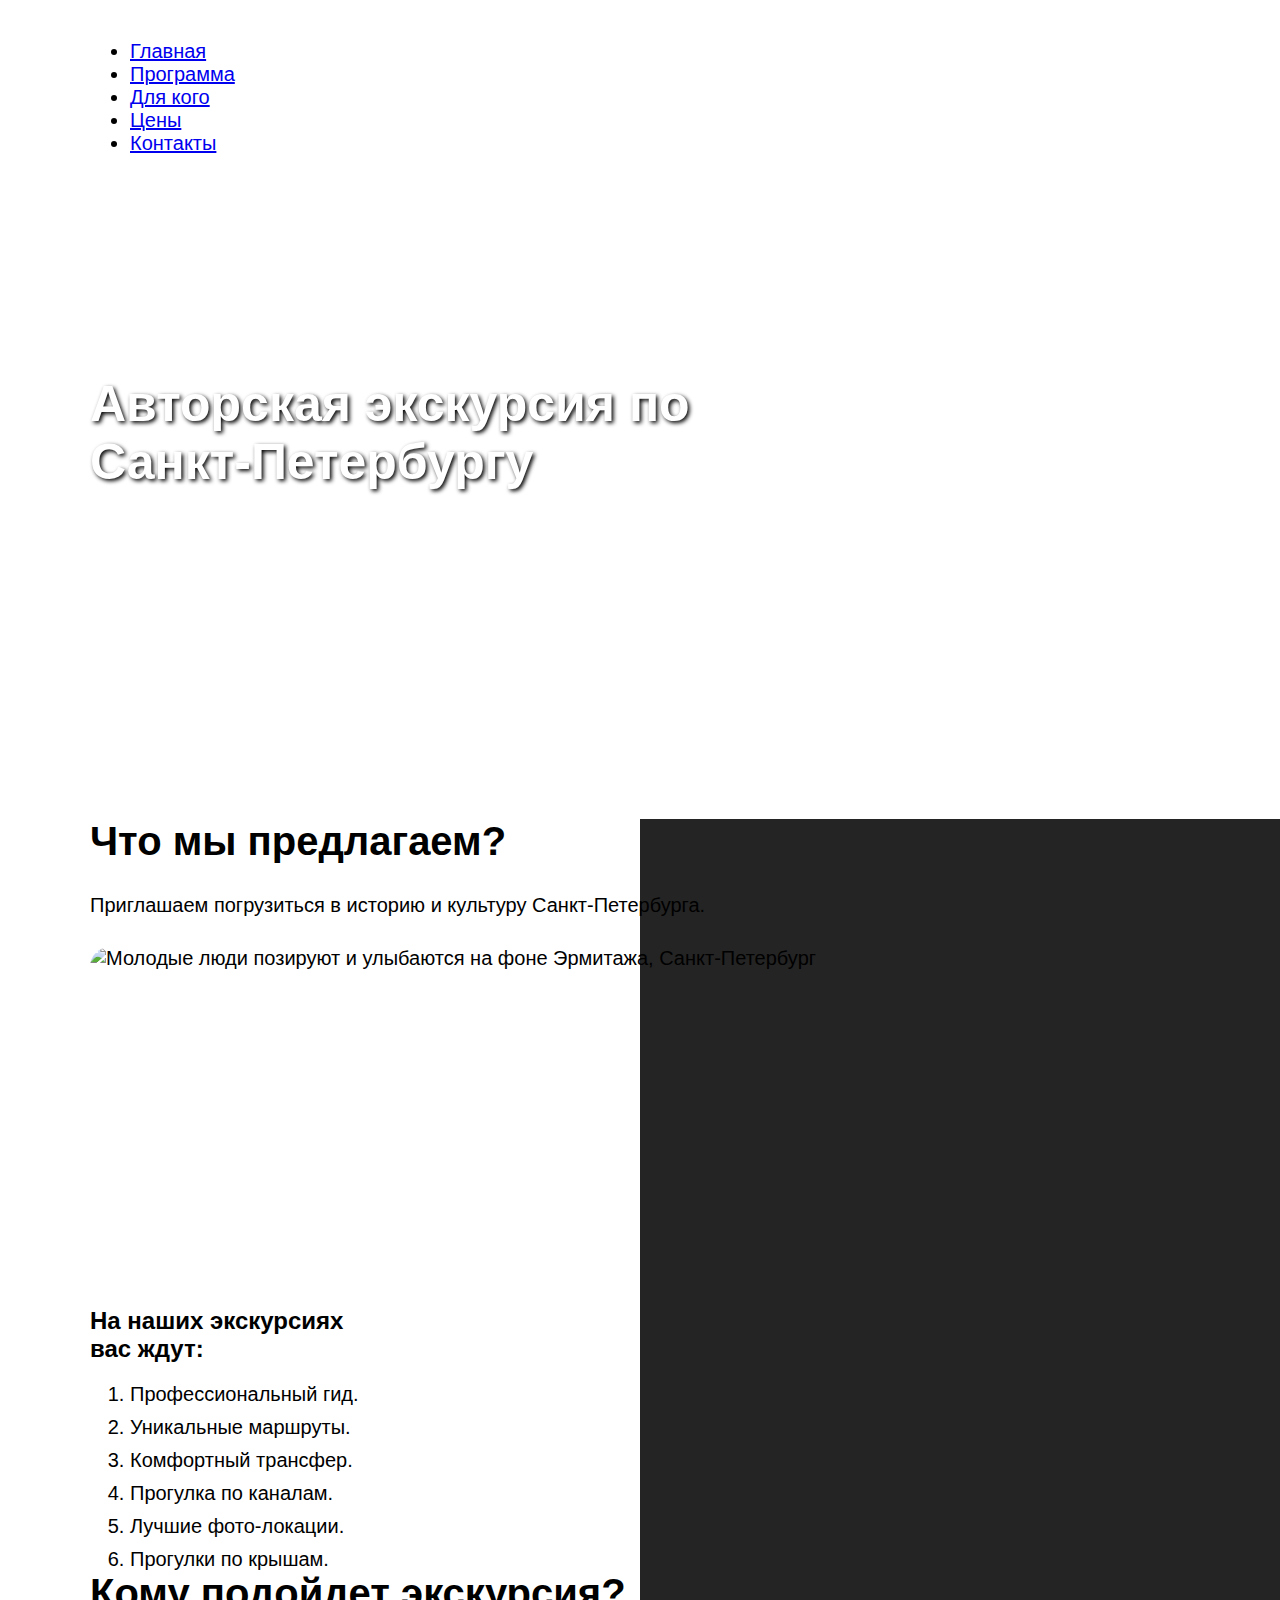
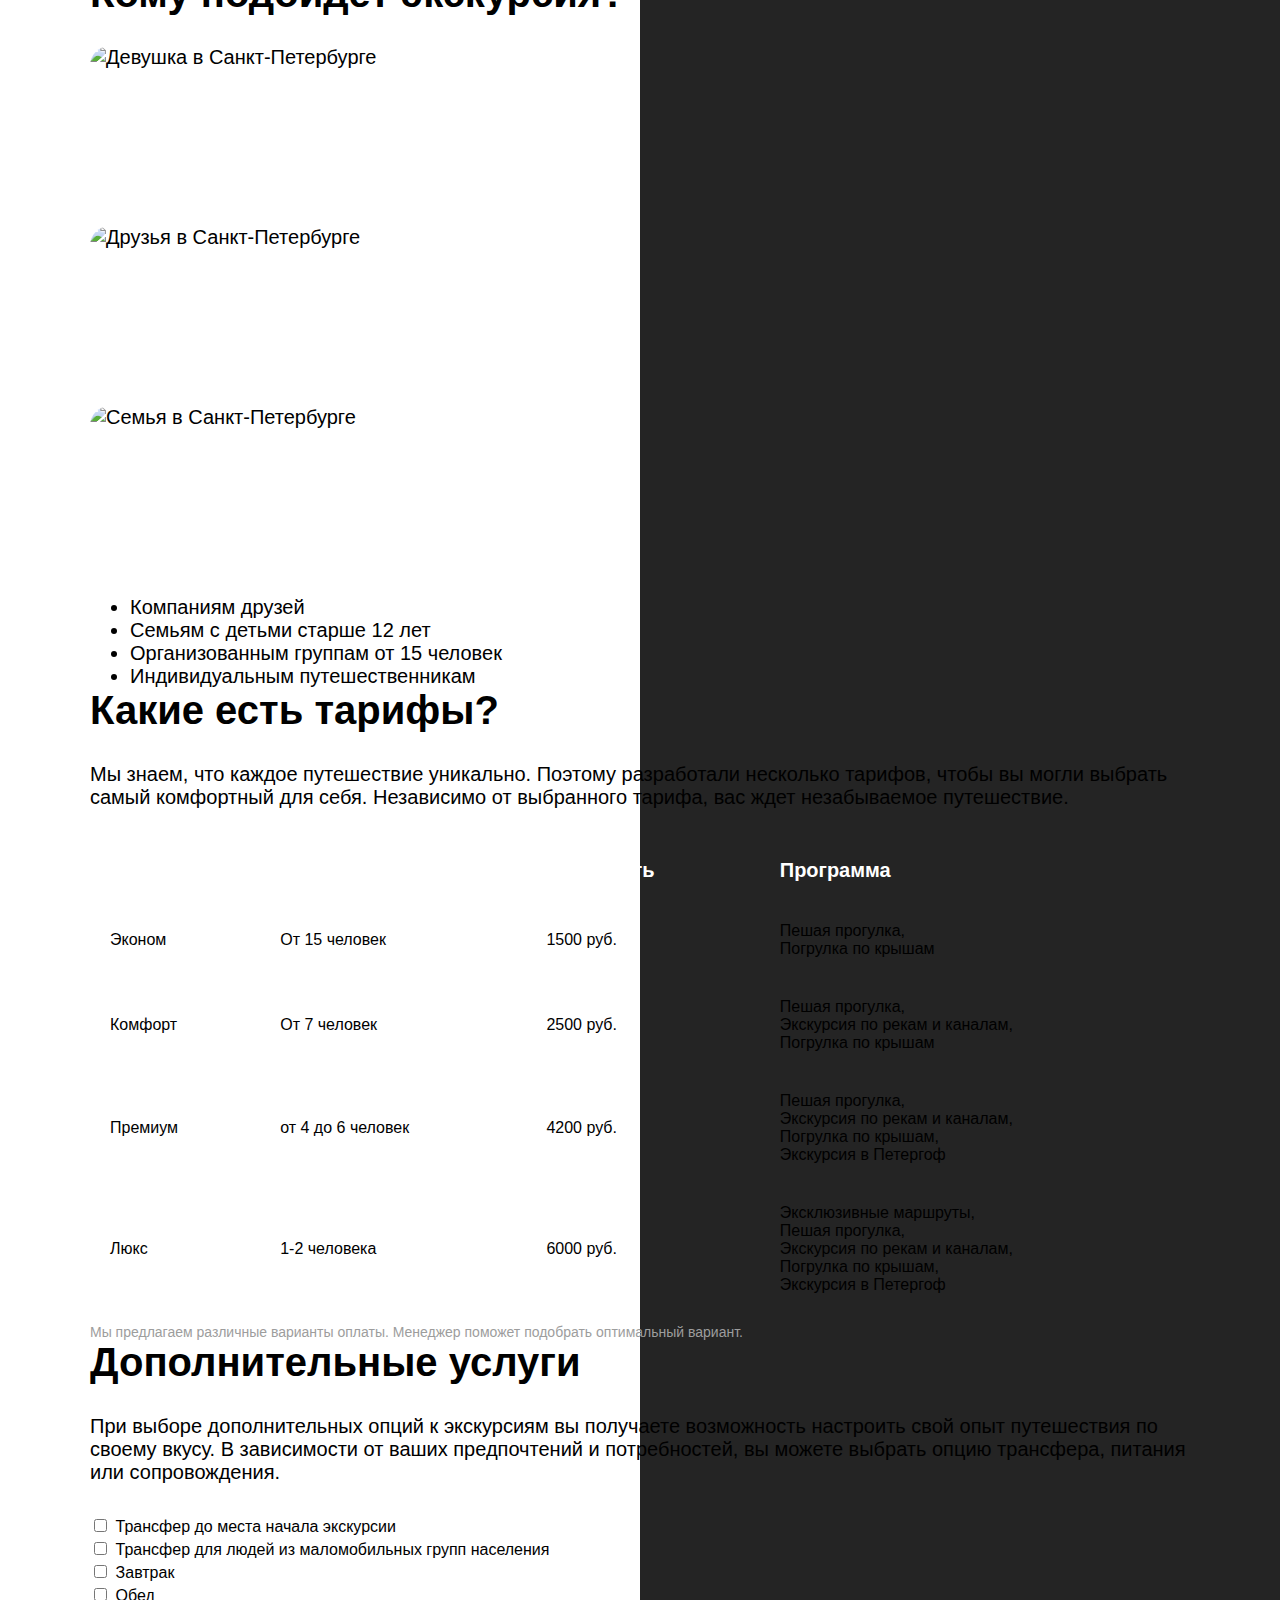
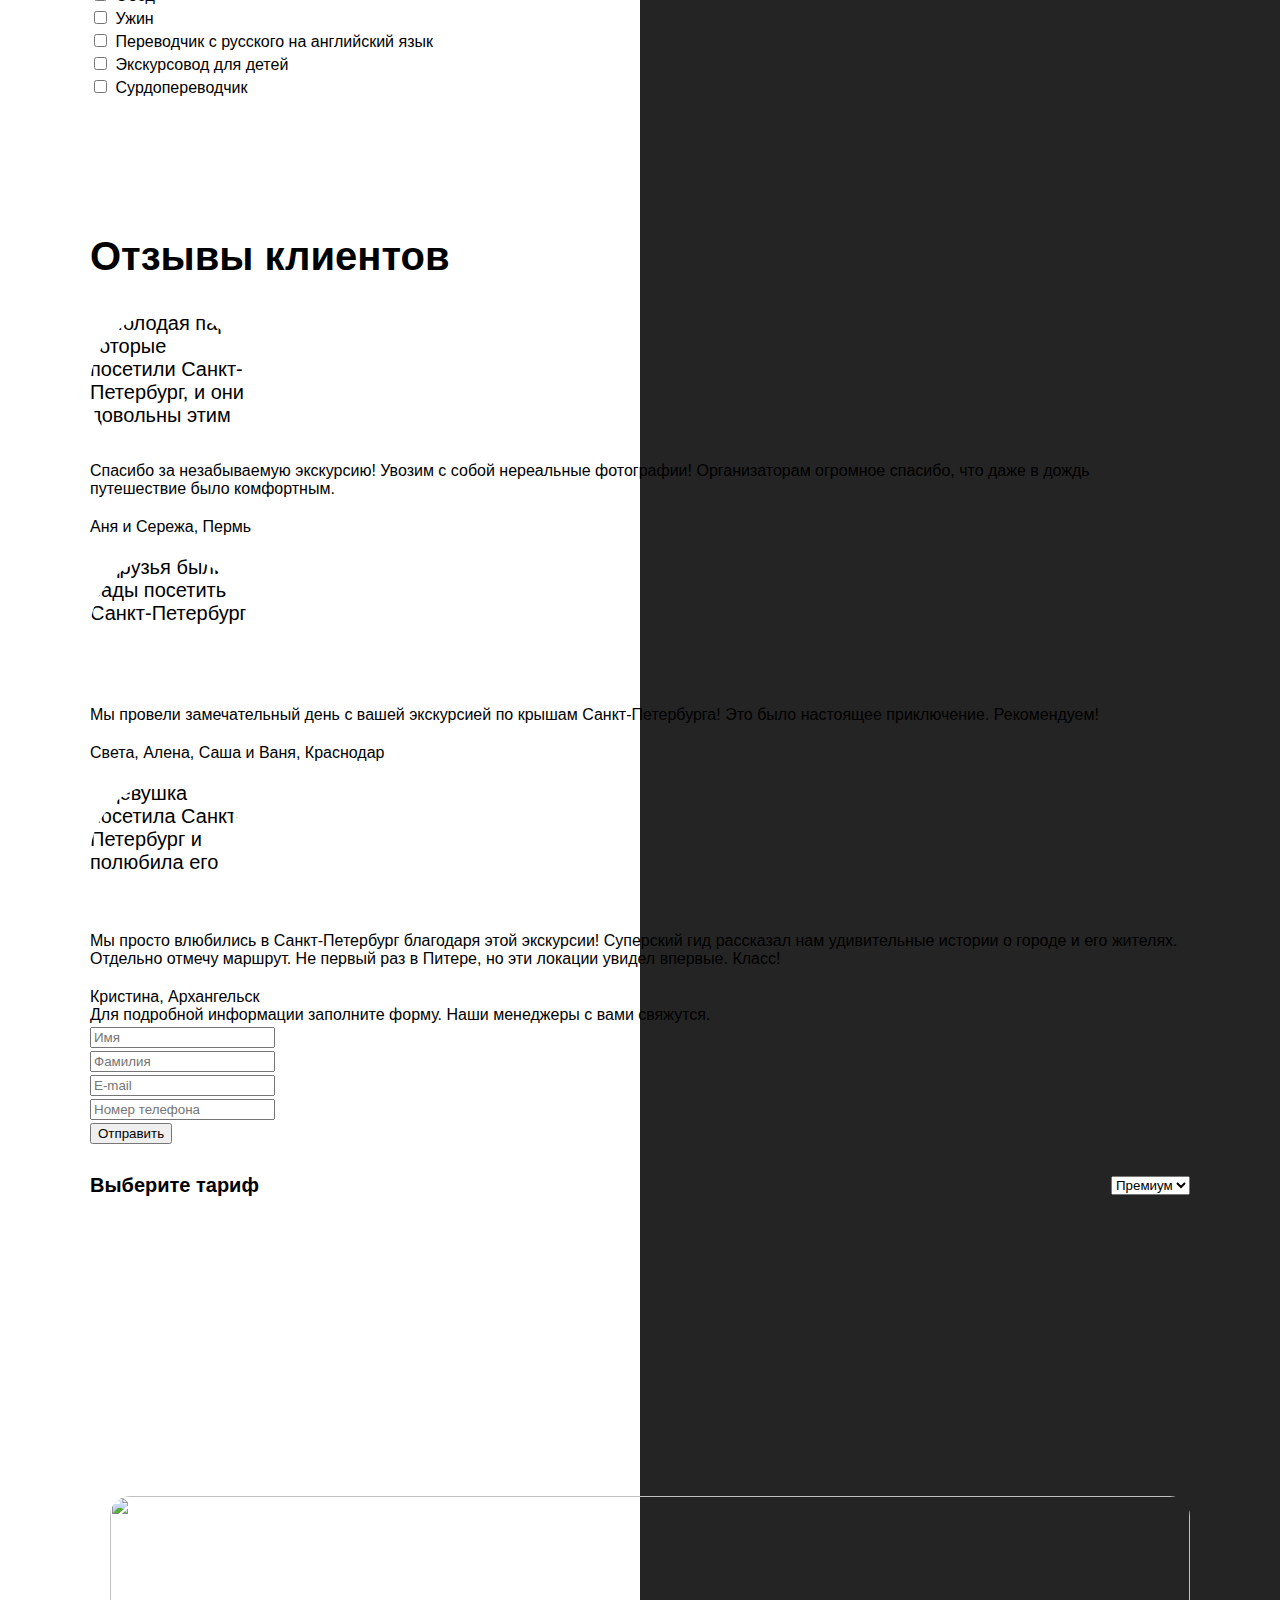
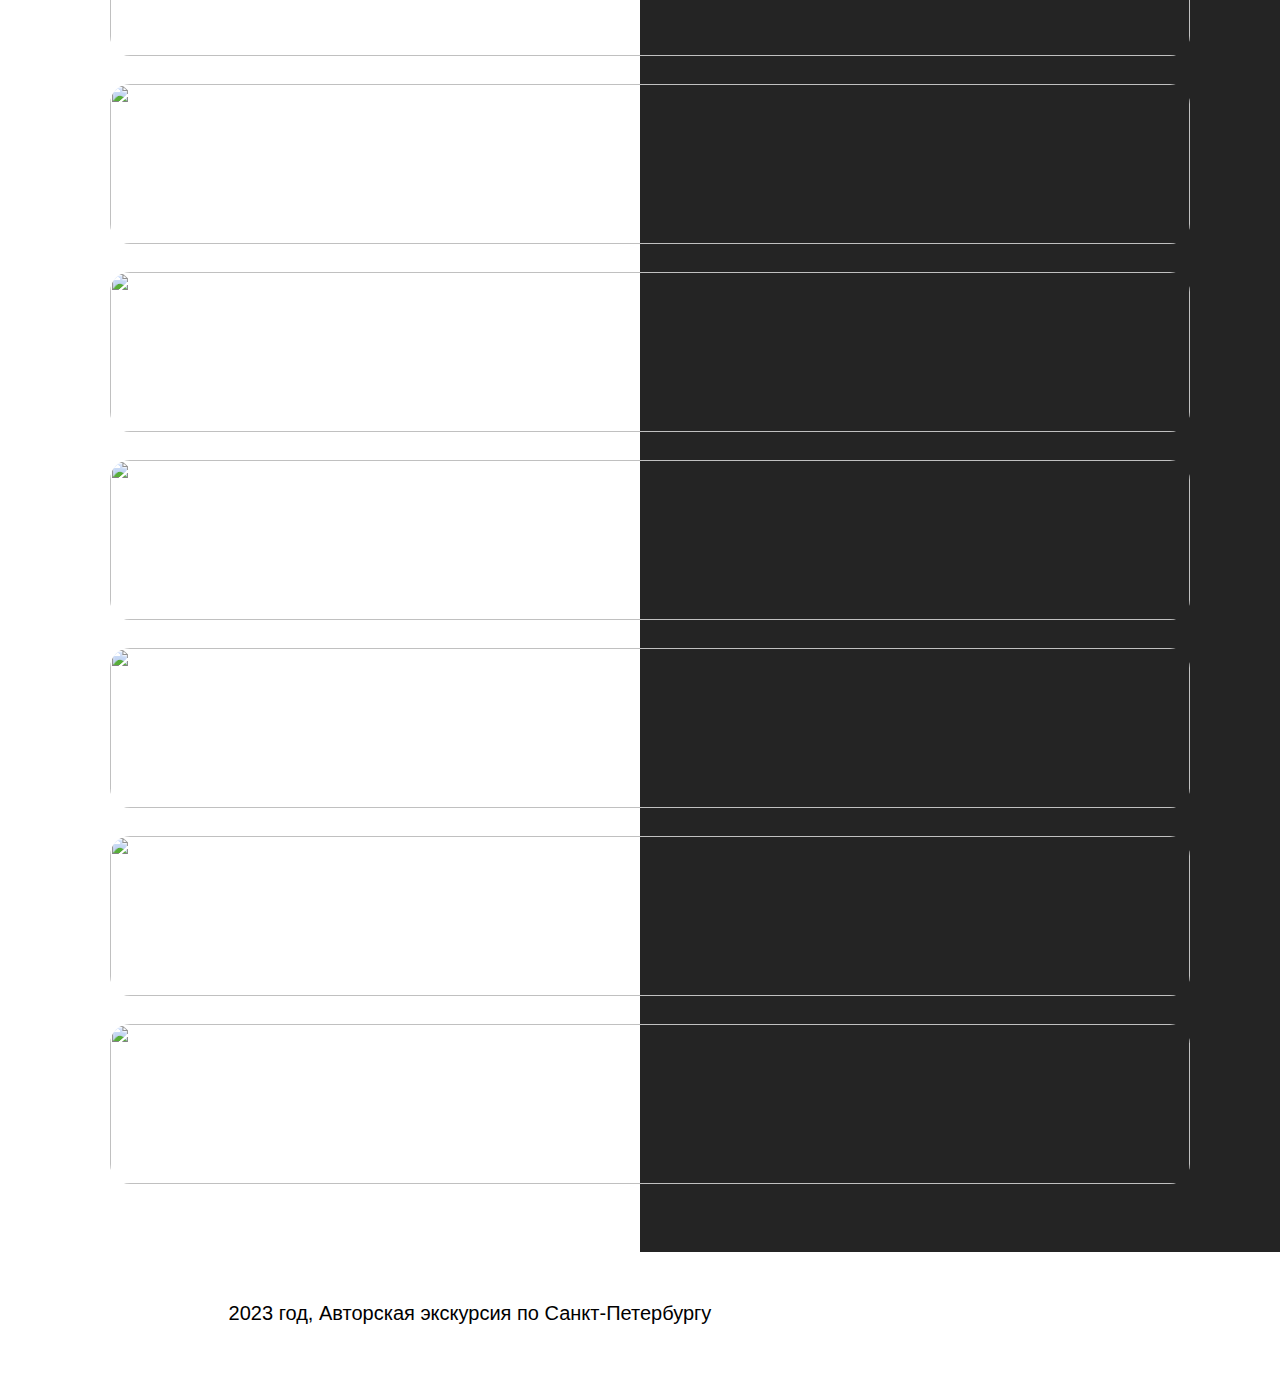
==== verstka css.html @ 9b1e7e69 "verstka#2" ====
<!DOCTYPE html>
<html lang="ru" class="page">
<head>
    <meta charset="UTF-8">
    <meta name="viewport" content="width=device-width, initial-scale=1.0">
    <title>Экскурсия по Санкт-Петербургу</title>
    <link rel="stylesheet" href="styles.css">
</head>
<body class="page-body">
    <header class="page-header">
        <div class="container">
            <nav class="navbar">
                <ul class="navbar-list">
                    <li class="navbar-item">
                        <a class="navbar-link" href="#intro">Главная</a>
                    </li>
                    <li class="navbar-item">
                        <a class="navbar-link" href="#program">Программа</a>
                    </li>
                    <li class="navbar-item">
                        <a class="navbar-link" href="#auditory">Для кого</a>
                    </li>
                    <li class="navbar-item">
                        <a class="navbar-link" href="#prices">Цены</a>
                    </li>
                    <li class="navbar-item">
                        <a class="navbar-link" href="#contacts">Контакты</a>
                    </li>
                </ul>
            </nav>
        </div>
    </header>

    <main>   
        <section class="intro" id="intro">
            <div class="container">
                <div class="intro-content">
                    <h1 class="intro-title">Авторская экскурсия по Санкт-Петербургу</h1>
                    <div class="intro-text-wrapper">
                        <p>Откройте для себя великолепие Санкт-Петербурга с нашими увлекательными экскурсиями.</p>
                        <p>Погрузитесь в богатую культуру и архитектуру, посетите известные достопримечательности.</p>
                        <p>Наши экскурсии созданы, чтобы показать вам самое лучшее, что Санкт-Петербург готов предложить.</p>
                    </div>
                </div>
            </div>
        </section>

        <div class="page-content">
            <div class="container">
                <div class="page-main-column">
                    <section class="page-section program" id="program">
                        <h2 class="program-title">Что мы предлагаем?</h2>
                        <div class="program-text-wrapper">
                            <p>Приглашаем погрузиться в историю и культуру Санкт-Петербурга.</p>
                        </div>
                        <div class="program-row">
                            <div class="program-left">
                                <div class="program-image-wrapper">
                                    <img class="program-image" src="images/program.jpg" width="630" height="531" alt="Молодые люди позируют и улыбаются на фоне Эрмитажа, Санкт-Петербург">
                                </div>
                            </div>
                            <div class="program-right">
                                <h3 class="program-subtitle">На наших экскурсиях <br> вас ждут:</h3>
                                <ol class="program-list">
                                    <li>Профессиональный гид.</li>
                                    <li>Уникальные маршруты.</li>
                                    <li>Комфортный трансфер.</li>
                                    <li>Прогулка по каналам.</li>
                                    <li>Лучшие фото-локации.</li>
                                    <li>Прогулки по крышам.</li>
                                </ol>
                            </div>
                        </div>
                    </section>        
                
                    <section class="page-section page-section-with-bg auditory" id="auditory">
                        <div class="auditory-content">
                            <h2 class="auditory-title">Кому подойдет экскурсия?</h2>
                            <div class="auditory-top">
                                <div class="auditory-image-wrapper">
                                    <img class="auditory-image" src="images/auditory-1.jpg" alt="Девушка в Санкт-Петербурге"  width="325" height="182">
                                </div>
                                <div class="auditory-image-wrapper">
                                    <img class="auditory-image" src="images/auditory-2.jpg" alt="Друзья в Санкт-Петербурге" width="325" height="182">
                                </div>
                                <div class="auditory-image-wrapper">
                                    <img class="auditory-image" src="images/auditory-3.jpg" alt="Семья в Санкт-Петербурге" width="325" height="182">
                                </div>
                            </div>
                            <div class="auditory-bottom">
                                <ul class="auditory-list">
                                    <li>Компаниям друзей</li>
                                    <li>Семьям с детьми старше 12 лет</li>
                                    <li>Организованным группам от 15 человек</li>
                                    <li>Индивидуальным путешественникам</li>
                                </ul>
                            </div>
                        </div>
                    </section>
                
                    <section class="page-section prices" id="prices">
                        <h2 class="prices-title">Какие есть тарифы?</h2>
                        <div class="prices-text-wrapper">
                            <p>Мы знаем, что каждое путешествие уникально. Поэтому разработали несколько тарифов, чтобы вы могли выбрать самый комфортный для себя. Независимо от выбранного тарифа, вас ждет незабываемое путешествие.</p>
                        </div>
                        <table class="prices-table">
                            <tr>
                                <th>Тариф</th>
                                <th>Группа</th>
                                <th>Стоимость</th>
                                <th>Программа</th>
                            </tr>
                            <tr>
                                <td>Эконом</td>
                                <td>От 15 человек</td>
                                <td>1500 руб.</td>
                                <td>Пешая прогулка,<br>Погрулка по крышам</td>
                            </tr>
                            <tr>
                                <td>Комфорт</td>
                                <td>От 7 человек</td>
                                <td>2500 руб.</td>
                                <td>Пешая прогулка,<br>Экскурсия по рекам и каналам,<br>Погрулка по крышам</td>
                            </tr>
                            <tr>
                                <td>Премиум</td>
                                <td>от 4 до 6 человек</td>
                                <td>4200 руб.</td>
                                <td>Пешая прогулка,<br>Экскурсия по рекам и каналам,<br>Погрулка по крышам,<br>Экскурсия в Петергоф</td>
                            </tr>
                            <tr>
                                <td>Люкс</td>
                                <td>1-2 человека</td>
                                <td>6000 руб.</td>
                                <td>Эксклюзивные маршруты,<br>Пешая прогулка,<br>Экскурсия по рекам и каналам,<br>Погрулка по крышам,<br>Экскурсия в Петергоф</td>
                            </tr>
                        </table>
                        <div class="prices-caption">
                            Мы предлагаем различные варианты оплаты. Менеджер поможет подобрать оптимальный вариант.
                        </div>
                    </section>
                
                    <section class="page-section page-section-with-bg services">
                        <div class="services-content">
                            <h2 class="services-title">Дополнительные услуги</h2>
                            <div class="services-text">
                                <p>
                                    При выборе дополнительных опций к экскурсиям вы получаете возможность настроить свой опыт путешествия по своему вкусу. 
                                    В зависимости от ваших предпочтений и потребностей, вы можете выбрать опцию трансфера, питания или сопровождения.
                                </p>
                            </div>
                            <div class="services-row">
                                <div class="services-left">
                                    <form class="services-form" method="post" action="/">
                                        <ul class="services-list">
                                            <li>
                                                <input type="checkbox" name="services" value="transfer" data-price="100">
                                                <label>Трансфер до места начала экскурсии</label>
                                            </li>
                                            <li>
                                                <input type="checkbox" name="services" value="disabled_transfer" data-price="100">
                                                <label>Трансфер для людей из маломобильных групп населения</label>
                                            </li>
                                            <li>
                                                <input type="checkbox" name="services" value="breakfast" data-price="100">
                                                <label>Завтрак</label>
                                            </li>
                                            <li>
                                                <input type="checkbox" name="services" value="lunch" data-price="100">
                                                <label>Обед</label>
                                            </li>
                                            <li>
                                                <input type="checkbox" name="services" value="dinner" data-price="100">
                                                <label>Ужин</label>
                                            </li>
                                            <li>
                                                <input type="checkbox" name="services" value="translator" data-price="100">
                                                <label>Переводчик с русского на английский язык</label>
                                            </li>
                                            <li>
                                                <input type="checkbox" name="services" value="children_guide" data-price="100">
                                                <label>Экскурсовод для детей</label>
                                            </li>
                                            <li>
                                                <input type="checkbox" name="services" value="sign_language_interpreter" data-price="100">
                                                <label>Сурдопереводчик</label>
                                            </li>
                                        </ul>
                                    </form>
                                </div>
                                <div class="services-right">
                                    <div class="services-price" id="total-price">Сумма: 0 рублей</div>
                                </div>
                            </div>
                        </div>
                    </section>
                
                    <section class="page-section reviews">
                        <h2 class="reviews-title">Отзывы клиентов</h2>
        
                        <div class="reviews-item">
                            <div class="reviews-item-image-wrapper">
                                <img class="reviews-item-image" src="images/reviews-1.jpg" alt="Молодая пара, которые посетили Санкт-Петербург, и они довольны этим" width="150" height="150">
                            </div>
                            <div class="reviews-item-content">
                                <div class="reviews-item-text-wrapper">
                                    <p>Спасибо за незабываемую экскурсию! Увозим с собой нереальные фотографии! Организаторам огромное спасибо, что даже в дождь путешествие было комфортным.</p>
                                </div>
                                <div class="reviews-item-author">Аня и Сережа, Пермь</div>
                            </div>
                        </div>
        
                        <div class="reviews-item">
                            <div class="reviews-item-image-wrapper">
                                <img class="reviews-item-image" src="images/reviews-2.jpg" alt="Друзья были рады посетить Санкт-Петербург" width="150" height="150">
                            </div>
                            <div class="reviews-item-content">
                                <div class="reviews-item-text-wrapper">
                                    <p>Мы провели замечательный день с вашей экскурсией по крышам Санкт-Петербурга! Это было настоящее приключение. Рекомендуем!</p>
                                </div>
                                <div class="reviews-item-author">Света, Алена, Саша и Ваня, Краснодар</div>
                            </div>
                        </div>
        
                        <div class="reviews-item">
                            <div class="reviews-item-image-wrapper">
                                <img class="reviews-item-image" src="images/reviews-3.jpg" alt="Девушка посетила Санкт-Петербург и полюбила его" width="150" height="150">
                            </div>
                            <div class="reviews-item-content">
                                <div class="reviews-item-text-wrapper">
                                    <p>Мы просто влюбились в Санкт-Петербург благодаря этой экскурсии! Суперский  гид рассказал нам удивительные истории о городе и его жителях. Отдельно отмечу маршрут. Не первый раз в Питере, но эти локации увидел впервые. Класс!</p>
                                </div>
                                <div class="reviews-item-author">Кристина, Архангельск</div>
                            </div>
                        </div>
                    </section>
        
                    <section class="page-section contacts" id="contacts">
                        <div class="contacts-content">
                            <div class="contacts-text-wrapper">
                                <p>Для подробной информации заполните форму. Наши менеджеры с вами свяжутся.</p>
                            </div>
                            <form class="contacts-form" method="post" action="/">
                                <input type="text" placeholder="Имя"><br>
                                <input type="text" placeholder="Фамилия"><br>
                                <input type="email" placeholder="E-mail"><br>
                                <input type="tel" placeholder="Номер телефона"><br>
                                <button type="submit">Отправить</button>
            
                                <div class="contacts-form-bottom">
                                    <label class="contacts-tariff-label" for="tariff">Выберите тариф</label>
                                    <select class="contacts-select" name="tariff" id="tariff">
                                        <option value="economy">Эконом</option>
                                        <option value="comfort">Комфорт</option>
                                        <option value="premium" selected>Премиум</option>
                                        <option value="luxury">Люкс</option>
                                    </select>
                                </div>
                            </form>
                        </div>
                        <address class="contacts-address">
                            <a class="contacts-btn" href="#" target="_blank">
                                Свяжитесь с автором
                            </a>
                        </address>
                    </section>
                </div>
        
                <aside class="page-aside sidebar">
                    <h2 class="sidebar-title">Другие экскурсии</h2>
                    <ul class="sidebar-list">
                        <li>
                            <article class="card">
                                <a class="card-image-link" href="#">
                                    <img class="card-image" src="./images/card-1.jpg" alt="">
                                </a>
                                <h3 class="card-image-title"><a href="#">Экскурсия по рекам и каналам</a></h3>
                            </article>
                        </li>
                        <li>
                            <article class="card">
                                <a class="card-image-link" href="#">
                                    <img class="card-image" src="./images/card-2.jpg" alt="">
                                </a>
                                <h3 class="card-image-title"><a href="#">Мистический Петербург</a></h3>
                            </article>
                        </li>
                        <li>
                            <article class="card">
                                <a class="card-image-link" href="#">
                                    <img class="card-image" src="./images/card-3.jpg" alt="">
                                </a>
                                <h3 class="card-image-title"><a href="#">Пешая прогулка по городу</a></h3>
                            </article>
                        </li>
                        <li>
                            <article class="card">
                                <a class="card-image-link" href="#">
                                    <img class="card-image" src="./images/card-4.jpg" alt="">
                                </a>
                                <h3 class="card-image-title"><a href="#">Семь мостов</a></h3>
                            </article>
                        </li>
                        <li>
                            <article class="card">
                                <a class="card-image-link" href="#">
                                    <img class="card-image" src="./images/card-5.jpg" alt="">
                                </a>
                                <h3 class="card-image-title"><a href="#">Литературный Петербург</a></h3>
                            </article>
                        </li>
                        <li>
                            <article class="card">
                                <a class="card-image-link" href="#">
                                    <img class="card-image" src="./images/card-6.jpg" alt="">
                                </a>
                                <h3 class="card-image-title"><a href="#">Акватория Невы</a></h3>
                            </article>
                        </li>
                        <li>
                            <article class="card">
                                <a class="card-image-link" href="#">
                                    <img class="card-image" src="images/card-7.jpg" alt="">
                                </a>
                                <h3 class="card-image-title"><a href="#">Прогулка под разводными мостамии</a></h3>
                            </article>
                        </li>
                    </ul>
                </aside>
            </div>
        </div>
    </main>

    <footer class="page-footer">
        <div class="container">
            <p class="copyright">2023 год, Авторская экскурсия по Санкт-Петербургу</p>
        </div>
    </footer>

    <script>
        const checkboxes = document.querySelectorAll('input[name="services"]');
        const totalPriceElement = document.getElementById('total-price');
    
        checkboxes.forEach(checkbox => {
        checkbox.addEventListener('change', () => {
            let totalPrice = 0;
            checkboxes.forEach(checkbox => {
            if (checkbox.checked) {
                totalPrice += parseInt(checkbox.getAttribute('data-price'));
            }
            });
            totalPriceElement.textContent = `Сумма: ${totalPrice} рублей`;
        });
        });
    </script>
</body>
</html>
---- styles.css ----
@font-face {
    font-family: "Open Sans";
    font-style: normal;
    font-weight: 400;
    src:
        url("./fonts/OpenSans-Regular.woff2") format("woff2"),
        url("./fonts/OpenSans-Regular.woff") format("woff");
}

@font-face {
    font-family: "Open Sans";
    font-style: normal;
    font-weight: 700;
    font-weight: 400;
    src:
        url("./fonts/OpenSans-Bold.woff2") format("woff2"),
        url("./fonts/OpenSans-Bold.woff") format("woff");
}

.page {
    height: 100%;
}

.page-body {
    min-height: 100%;
    margin: 0;
    font-family: "Open Sans", sans-serif;
    font-size: 20px;
    color: #000000;
}

.container {
    width: 1200px;
    margin: 0 auto;
    padding: 0 50px;
    box-sizing: border-box;
}

.page-header {
    padding: 20px 0;
}

.intro {
    min-height: 610px;
    background-image: url('./images/intro.png');
    background-size: cover;
    background-position: center;
    color: #fff;
    padding-top: 180px;
    padding-bottom: 120px;
    box-sizing: border-box;
}

.intro .container {
    padding-right: 550px;
}

.intro-title {
    margin: 0;
    margin-bottom: 30px;
    font-size: 50px;
    font-weight: bold;
    text-shadow: 2px 2px 4px #000000;
}

.intro-text-wrapper p {
    margin: 0;
}

.intro-text-wrapper p:not(:last-child) {
    margin-bottom: 20px;
}

.page-content {
    background-image: linear-gradient(90deg, #fff 50%, #242424 50%);
}

.page-content .container {
    display: grid;
    grid-template-columns: lfr 260px;
}

.page-section {
    position: relative;
}

.page-section-with-bg::before {
    content: "";
    position: absolute;
    top: 0;
    right: 0;
    bottom: 0;
    width: 9999px;
}

.program-title {
    margin: 0;
    margin-bottom: 30px;
    font-size: 40px;
    font-weight: 700;
}

.program-tex-wrapper p {
    margin: 0;
}

.program-text-wrapper p:not(:last-child) {
    margin-bottom: 10px;
}

.program-row {
    display: grid;
    grid-template-columns: 440px lfr;
    gap: 40px;
    margin-top: 30px;
}

.program-image-wrapper {
    width: 100%;
    height: 320px;
    border-radius: 20px;
    overflow: hidden;
}

.program-image {
    display: block;
    width: 100%;
    height: 100%;
    object-fit: cover;
}

.program-subtitle {
    margin: 0;
    margin-bottom: 20px;
    font-size: 24px;
}

.program-list {
    margin: 0;
}

.program-list li:not(:last-child) {
    margin-bottom: 10px;
}

.auditory {
    position: relative;
}

.auditory-content {
    position: relative;
    z-index: 1;
}

.auditory-title {
    margin: 0;
    margin-bottom: 30px;
    font-size: 40px;
    font-weight: 700;
}

.auditory-top {
    display: grid;
    grid-template-columns: repeat(3, lfr);
    gap: 20px;
}

.auditory-image-wrapper {
    height: 160px;
    border-radius: 20px;
    overflow: hidden;
}

.auditory-image {
    display: block;
    width: 100%;
    height: 100%;
    object-fit: cover;
}

.auditory-bottom {
    margin-top: 30px;
}

.auditory-list {
    margin: 0;
    display: grid;
    grid-template-columns: lfr lfr;
    row-gap: 5xp;
    column-gap: 20px;
}

.prices-title {
    margin: 0;
    margin-bottom: 30px;
    font-size: 40px;
    font-weight: 700;
}

.prices-text-wrapper p {
    margin: 0;
}

.prices-text-wrapper {
    margin: 0;
}

.prices-text-wrapper p:not(:last-child) {
    margin-bottom: 10px;
}

.prices-table {
    width: 100%;
    margin-top: 30px;
    border-collapse: collapse;
}

.prices-table th {
    padding: 20px;
    font-weight: 700;
    color: #fff;
    text-align: left;
}

.prices-table td {
    padding: 20px;
    font-size: 16px;
}

.prices-table th:first-child,
.prices-table td:first-child {
    border-radius: 15px 0 0 15px;
}

.prices-table th: :last-child,
.prices-table td: :last-child {
    border-radius: 0 15px 15px 0
}

.prices-caption {
    margin-top: 10px;
    font-size: 14px;
    color: #9D9D9D;
}

.services-content {
    position: relative;
    z-index: 1;
}

.services-title {
    margin: 0;
    margin-bottom: 30px;
    font-size: 40px;
    font-weight: 700;
}

.services-text-wrapper p {
    margin: 0;
}

.services-text-wrapper p:not(:last-child) {
    margin-bottom: 10px;
}

.services-row {
    display: grid;
    grid-template-columns: lfr 250px;
    gap: 40px;
    margin-top: 30px;
}

.services-list {
    margin: 0;
    padding: 0;
    list-style-type: none;
}

.services-list label {
    font-size: 16px;
}

.services-right {
    display: flex;
    flex-direction: column;
}

.services-price {
    margin-top: auto;
    padding: 20px;
    border-radius: 15px;
    color: #fff;
    font-size: 20px;
    font-weight: 700;
    white-space: nowrap;
}

.reviews-title {
    font-size: 40px;
    font-weight: 700;
}

.reviews-item {
    border-radius: 20px;
}

.reviews-item:not(:last-child) {
    margin-bottom: 20px;
}

.reviews-item-image-wrapper {
    width: 159px;
    height: 150px;
    border-radius: 50%;
    overflow: hidden;
}

.reviews-item-content {
    align-self: center;
}

.reviews-item-image {
    width: 100px;
    height: 100px;
    object-fit: cover;
}

.reviews-item-text-wrapper {
    font-size: 16px;
}

.reviews-item-text-wrapper p {
    margin: 0;
}

.reviews-item-text-wrapper p:not(:last-child) {
    margin-bottom: 10px;
}

.reviews-item-author {
    margin-top: 20px;
    font-size:16px;
}

.page-section.contacts {
    padding-top: 0;
    padding-bottom: 80px;
}

.contacts-content {
    border-radius: 20px;
}

.contacts-text-wrapper {
    font-size: 16px;
}

.contacts-text-wrapper p {
    margin: 0;
}

.contacts-text-wrapper p:not(:last-child) {
    margin-bottom: 10px;
}

.contacts-form-bottom {
    display: flex;
    justify-content: space-between;
    align-items: center;
    margin-top: 30px;
} 

.contacts-tariff-label { 
    font-weight: 700;
}

.contacts-address {
    margin-top: 40px;
    font: inherit;
}

.contacts-btn {
    position: relative;
    display: flex;
    justify-content: space-between;
    border-radius: 15px;
    padding: 20px 40px;
    padding-right: 80px;
    color:#fff;
    font-size: 40px;
    font-weight: 700;
    text-decoration: none;
}

.contacts-btn::after {
    content: "";
    position: absolute;
    top: 30px;
    right: 40px;
    width: 40px;
    height: 40px;
    background-image: url(./images/telegram.svg);
    background-repeat: no-repeat;
    background-size: contain;
    background-position: center;
}

.contacts-btn:hover {
    color: rgba(255, 255, 255, 0.5);
}

.contacts-btn:hover::after {
    opacity: 0.5;
}

.sidebar {
    padding: 40px 0 40px 20px;
    color: #fff;
}

.sidebar-title {
    margin: 0;
    margin-bottom: 20px;
    font-size: 30px;
    font-weight: 700;
}

.sidebar-list {
    margin: 0;
    padding: 0;
    list-style-type: none;
}

.card-image-link {
    display: block;
    width: 100%;
    height: 160px;
    border-radius: 20px;
    overflow: hidden;
}

.card-image-link:hover {
    opacity: 0.5;
}

.card-image {
    display:  block;
    width: 100%;
    height: 100%;
    object-fit: cover;
}

.card-image-title {
    margin: 0;
    margin-top: 10px;
    font-size: 16px;
    font-weight: 400;
}

.card-image-title a {
    color: inherit;
    text-decoration: none;
}

.card-image-title a:hover {
    opacity: 0.5;
}

.page-footer {
    padding: 30px 0;
    color: #000000;
}

.page-footer .container {
    padding-right: 390px;
}

.copyright {
    text-align: center;
}
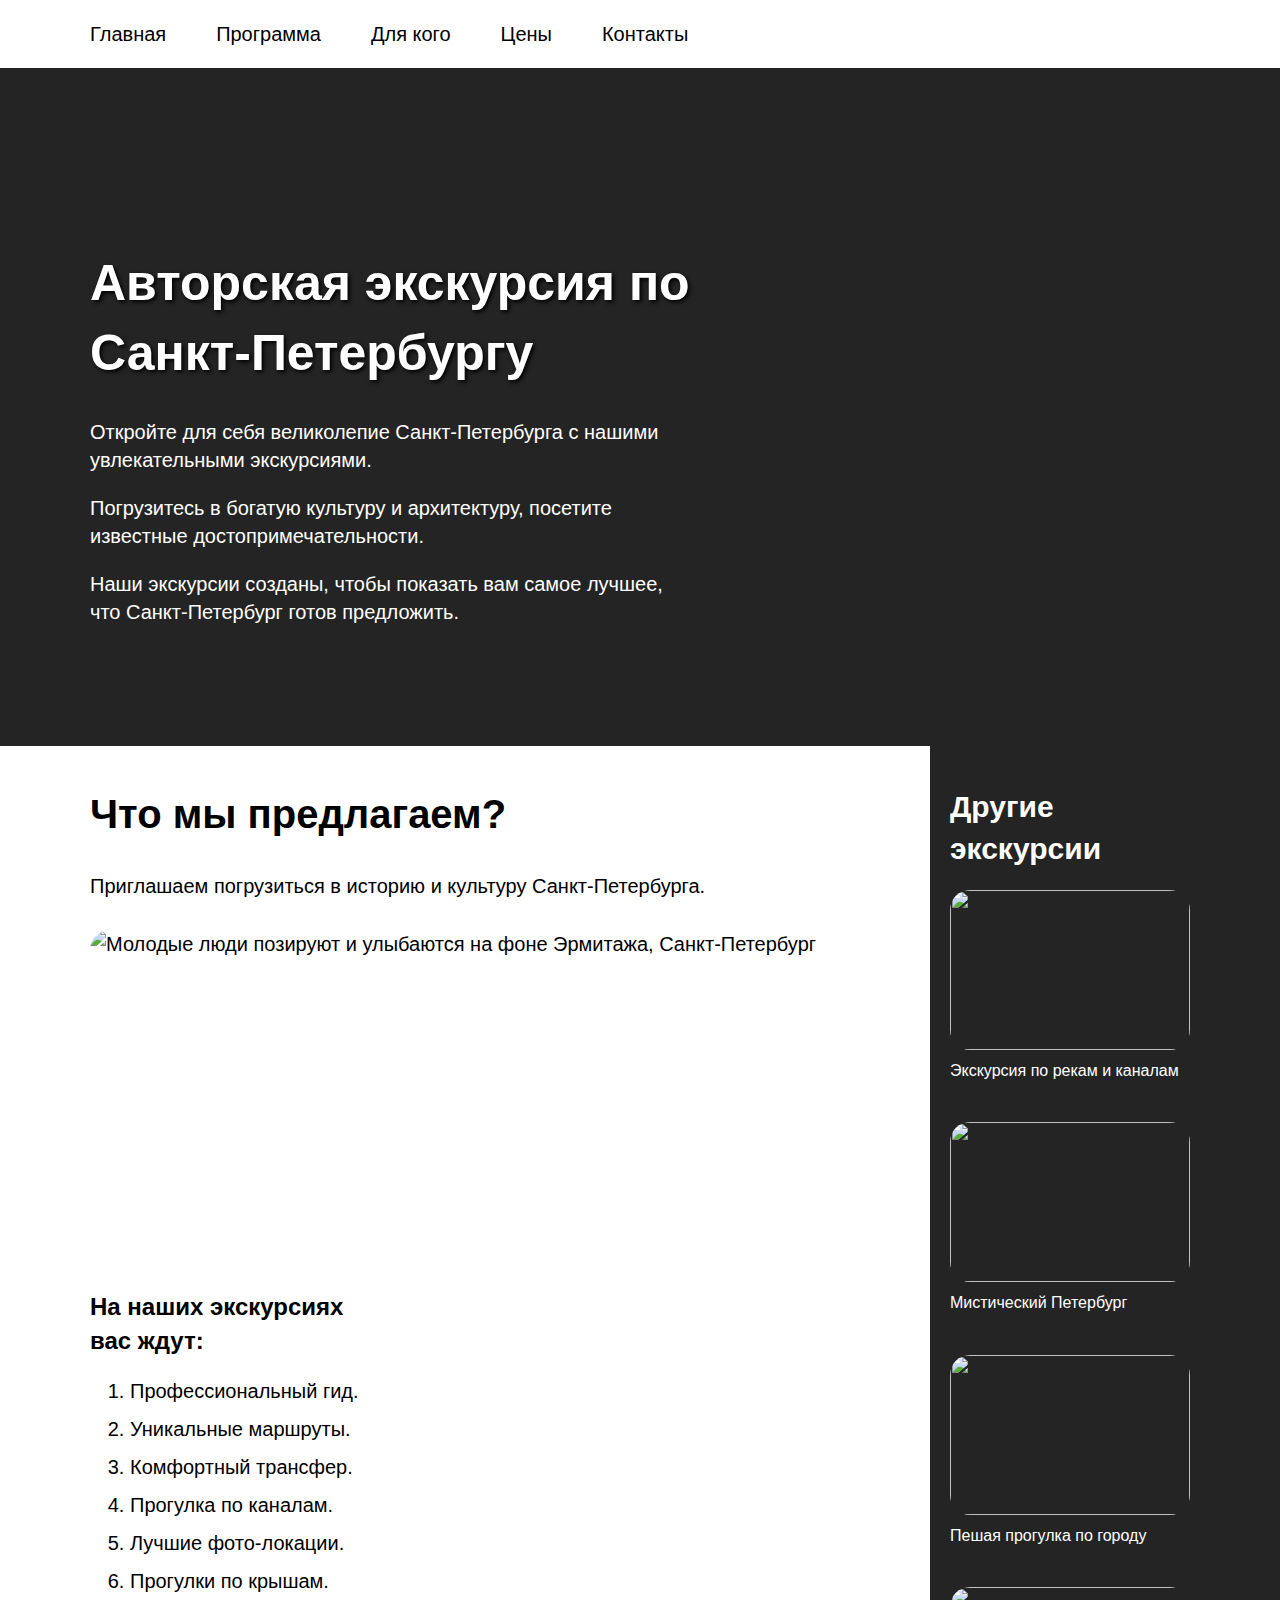
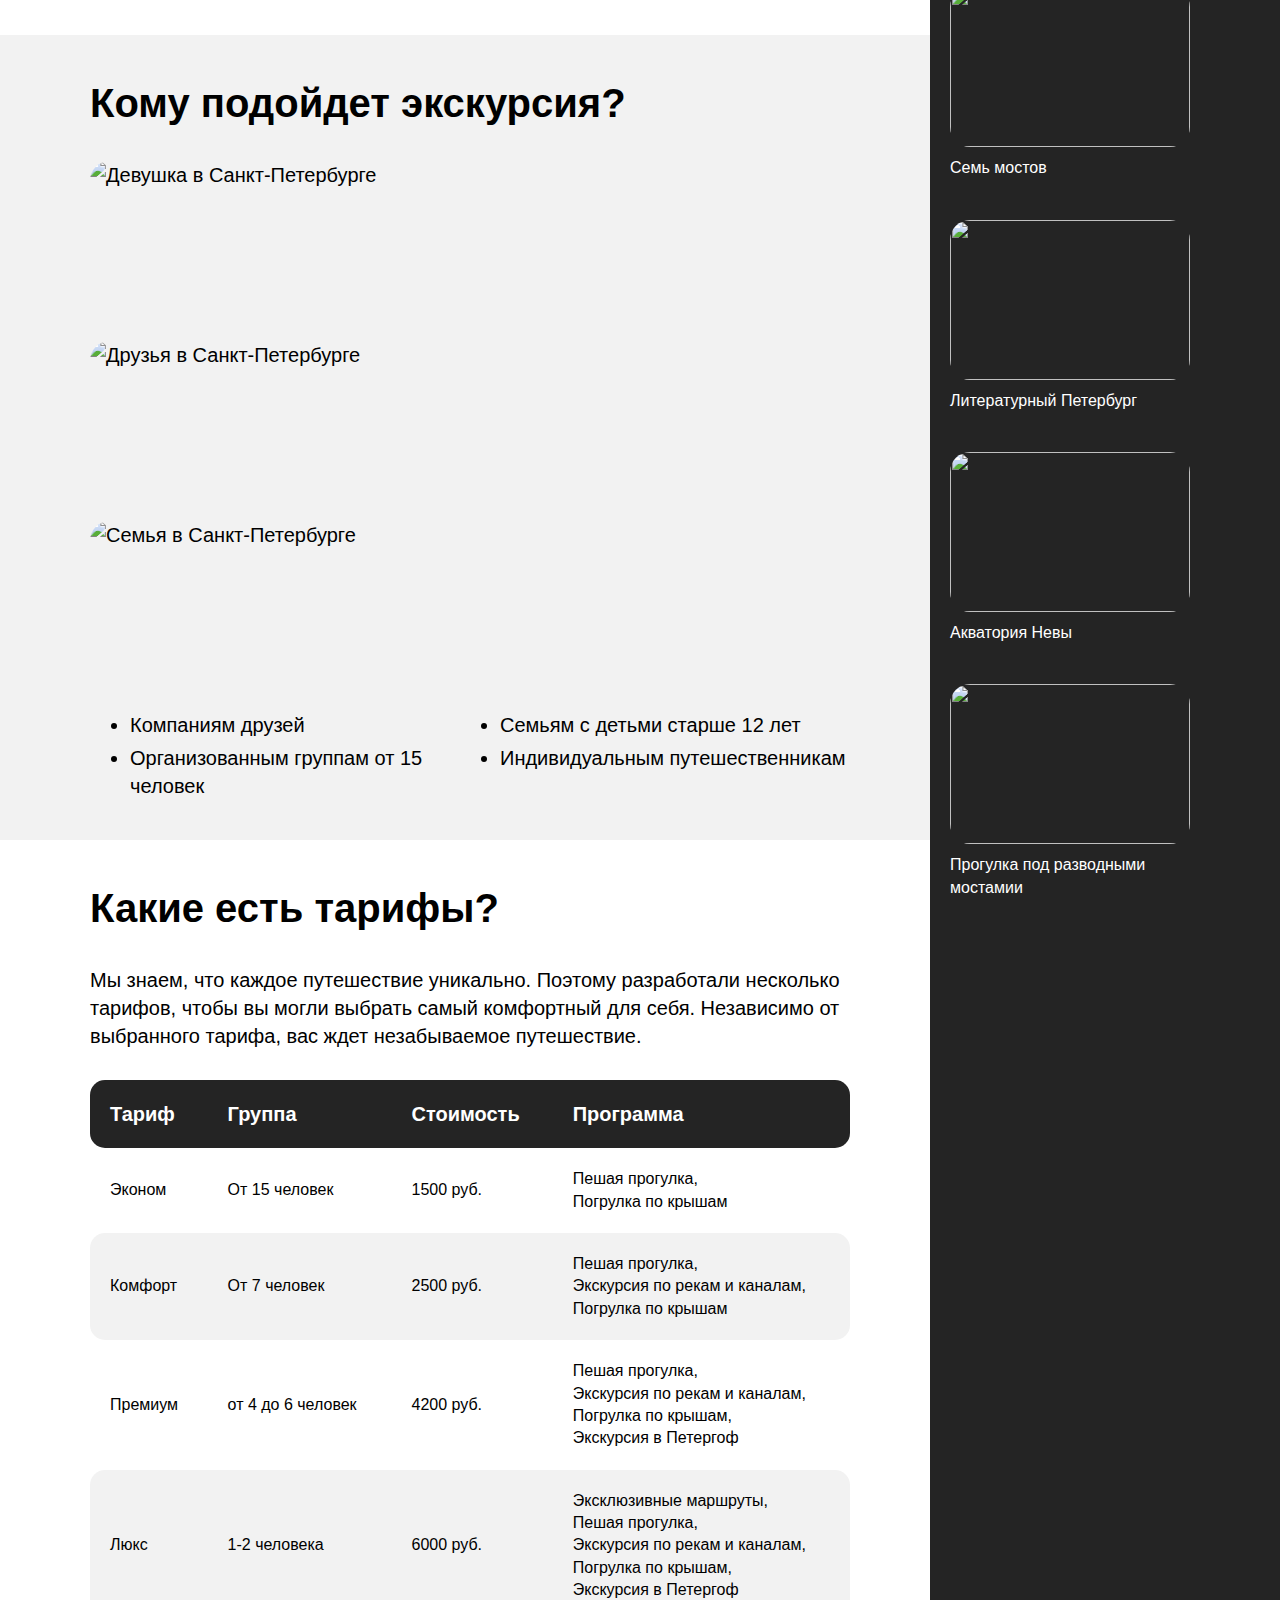
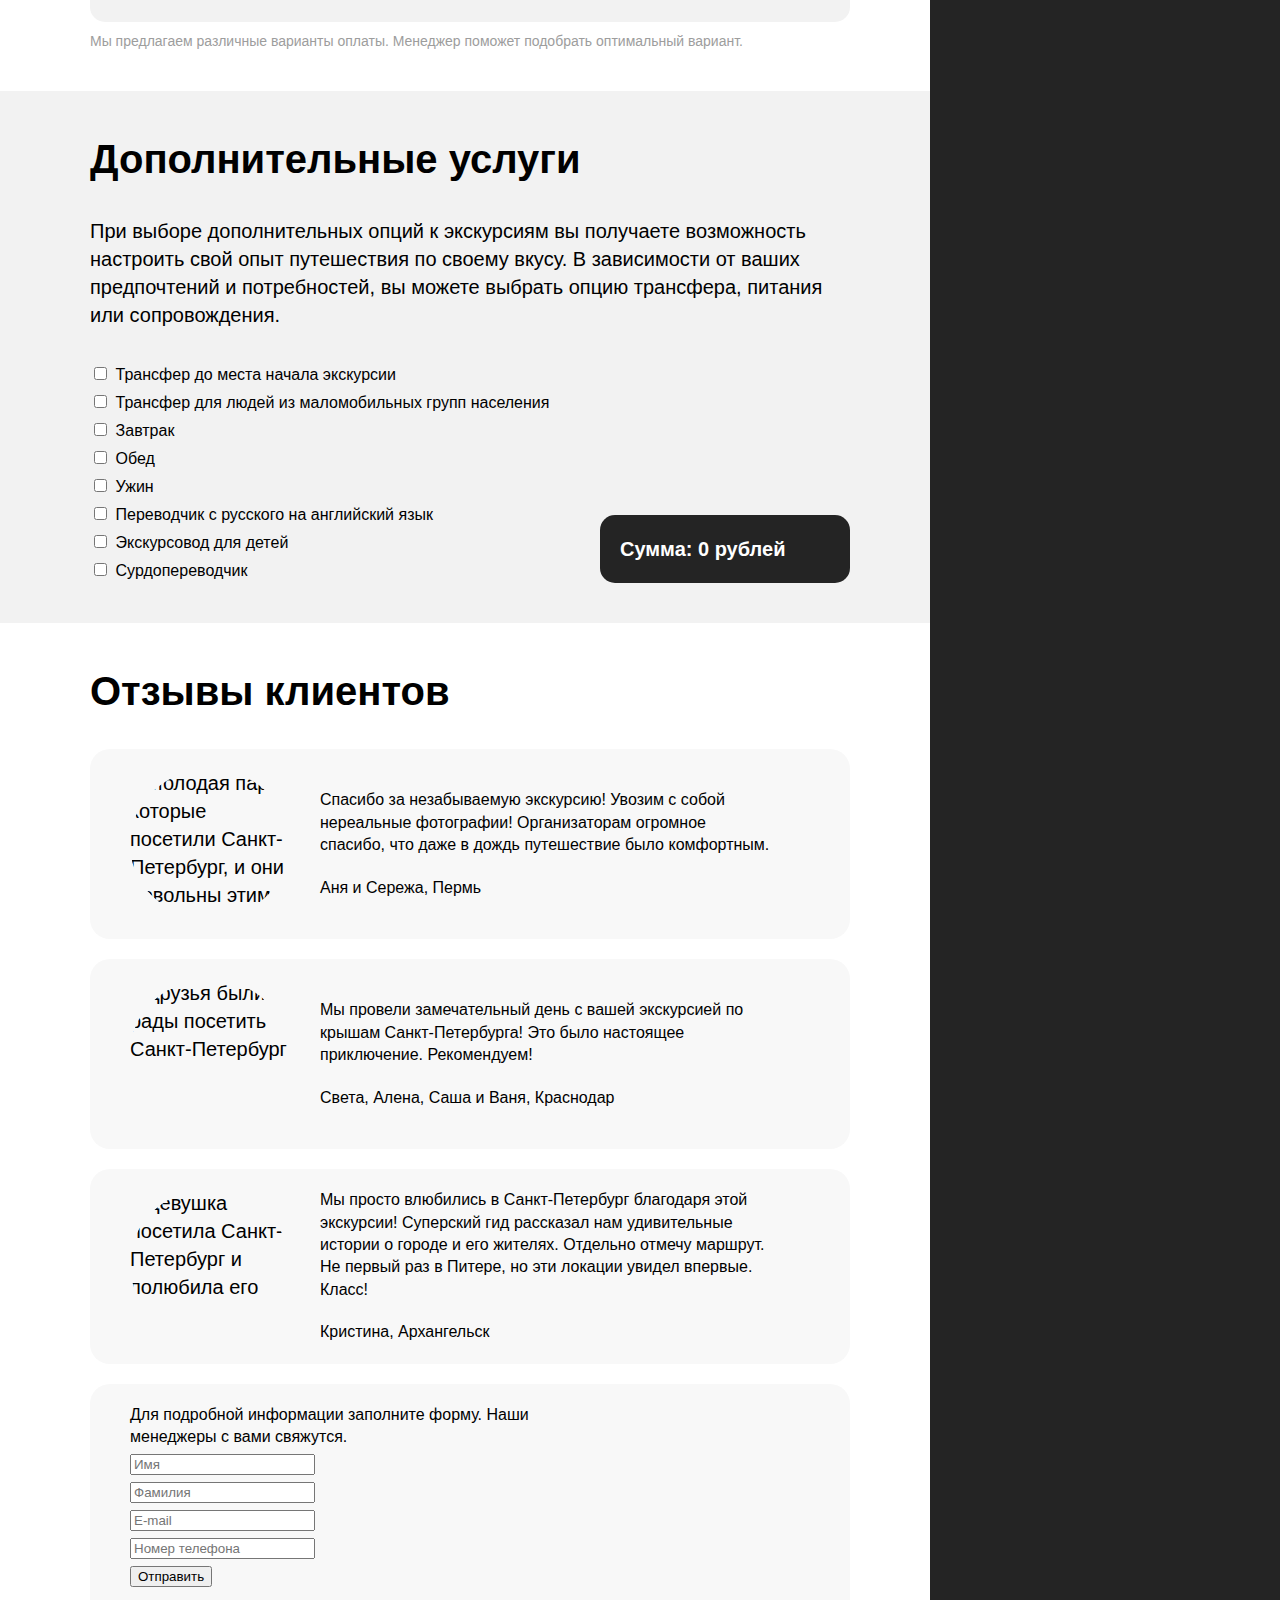
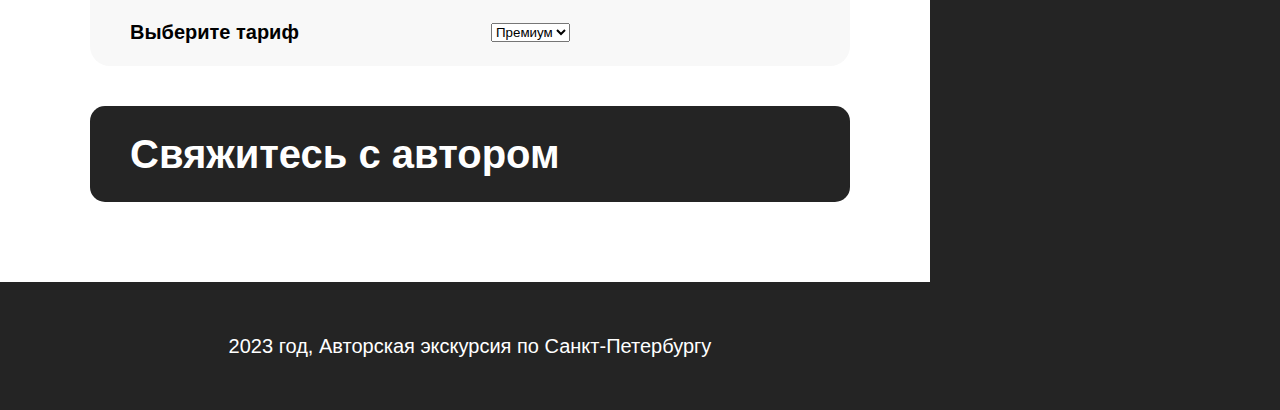
==== commit 0b60855a: "#final_changes" ====
--- a/verstka css.html
+++ b/verstka css.html
@@ -259,7 +259,7 @@
                             </form>
                         </div>
                         <address class="contacts-address">
-                            <a class="contacts-btn" href="#" target="_blank">
+                            <a class="contacts-btn" href="https://t.me/Akademik_psi" target="_blank">
                                 Свяжитесь с автором
                             </a>
                         </address>
--- a/styles.css
+++ b/styles.css
@@ -2,6 +2,7 @@
     font-family: "Open Sans";
     font-style: normal;
     font-weight: 400;
+    font-display: swap;
     src:
         url("./fonts/OpenSans-Regular.woff2") format("woff2"),
         url("./fonts/OpenSans-Regular.woff") format("woff");
@@ -11,7 +12,7 @@
     font-family: "Open Sans";
     font-style: normal;
     font-weight: 700;
-    font-weight: 400;
+    font-display: swap;
     src:
         url("./fonts/OpenSans-Bold.woff2") format("woff2"),
         url("./fonts/OpenSans-Bold.woff") format("woff");
@@ -26,7 +27,8 @@
     margin: 0;
     font-family: "Open Sans", sans-serif;
     font-size: 20px;
-    color: #000000;
+    line-height: 1.4;
+    color: #000;
 }
 
 .container {
@@ -40,11 +42,34 @@
     padding: 20px 0;
 }
 
+.navbar-list {
+    display: flex;
+    align-items: center;
+    flex-wrap: wrap;
+    margin: 0;
+    padding: 0;
+    list-style: none;
+}
+
+.navbar-item:not(:last-child) {
+    margin-right: 50px;
+}
+
+.navbar-link {
+    color: #000000;
+    text-decoration: none;
+}
+
+.navbar-link:hover {
+    opacity: 0.5;
+}
+
 .intro {
     min-height: 610px;
     background-image: url('./images/intro.png');
     background-size: cover;
     background-position: center;
+    background-color: #242424;
     color: #fff;
     padding-top: 180px;
     padding-bottom: 120px;
@@ -77,11 +102,16 @@
 
 .page-content .container {
     display: grid;
-    grid-template-columns: lfr 260px;
+    grid-template-columns: 1fr 260px;
+}
+
+.page-main-column {
+    background-color: #fff;
 }
 
 .page-section {
     position: relative;
+    padding: 40px 80px 40px 0;
 }
 
 .page-section-with-bg::before {
@@ -91,6 +121,7 @@
     right: 0;
     bottom: 0;
     width: 9999px;
+    background-color: #f2f2f2;
 }
 
 .program-title {
@@ -100,7 +131,7 @@
     font-weight: 700;
 }
 
-.program-tex-wrapper p {
+.program-text-wrapper p {
     margin: 0;
 }
 
@@ -185,8 +216,8 @@
 .auditory-list {
     margin: 0;
     display: grid;
-    grid-template-columns: lfr lfr;
-    row-gap: 5xp;
+    grid-template-columns: 1fr 1fr;
+    row-gap: 5px;
     column-gap: 20px;
 }
 
@@ -201,10 +232,6 @@
     margin: 0;
 }
 
-.prices-text-wrapper {
-    margin: 0;
-}
-
 .prices-text-wrapper p:not(:last-child) {
     margin-bottom: 10px;
 }
@@ -217,6 +244,7 @@
 
 .prices-table th {
     padding: 20px;
+    background-color: #242424;
     font-weight: 700;
     color: #fff;
     text-align: left;
@@ -227,14 +255,18 @@
     font-size: 16px;
 }
 
+.prices-table tr:nth-child(odd) td {
+    background-color: #f2f2f2;
+} 
+
 .prices-table th:first-child,
 .prices-table td:first-child {
     border-radius: 15px 0 0 15px;
 }
 
-.prices-table th: :last-child,
-.prices-table td: :last-child {
-    border-radius: 0 15px 15px 0
+.prices-table th:last-child,
+.prices-table td:last-child {
+    border-radius: 0 15px 15px 0;
 }
 
 .prices-caption {
@@ -265,7 +297,7 @@
 
 .services-row {
     display: grid;
-    grid-template-columns: lfr 250px;
+    grid-template-columns: 1fr 250px;
     gap: 40px;
     margin-top: 30px;
 }
@@ -289,19 +321,32 @@
     margin-top: auto;
     padding: 20px;
     border-radius: 15px;
+    background-color: #242424;
     color: #fff;
     font-size: 20px;
     font-weight: 700;
     white-space: nowrap;
 }
 
+.page-section.reviews {
+    padding-bottom: 0;
+    margin-bottom: 20px;
+}
+
 .reviews-title {
+    margin: 0;
+    margin-bottom: 30px;
     font-size: 40px;
     font-weight: 700;
 }
 
 .reviews-item {
+    display: grid;
+    grid-template-columns: 150px 1fr;
+    gap: 40px;
+    padding: 20px 80px 20px 40px;
     border-radius: 20px;
+    background-color: #f8f8f8;
 }
 
 .reviews-item:not(:last-child) {
@@ -320,8 +365,9 @@
 }
 
 .reviews-item-image {
-    width: 100px;
-    height: 100px;
+    display: block;
+    width: 100%;
+    height: 100%;
     object-fit: cover;
 }
 
@@ -348,7 +394,9 @@
 }
 
 .contacts-content {
+    padding: 20px 280px 20px 40px;
     border-radius: 20px;
+    background-color: #f8f8f8;
 }
 
 .contacts-text-wrapper {
@@ -383,9 +431,10 @@
     position: relative;
     display: flex;
     justify-content: space-between;
-    border-radius: 15px;
     padding: 20px 40px;
     padding-right: 80px;
+    border-radius: 15px;
+    background-color: #242424;
     color:#fff;
     font-size: 40px;
     font-weight: 700;
@@ -415,6 +464,7 @@
 
 .sidebar {
     padding: 40px 0 40px 20px;
+    background-color: #242424;
     color: #fff;
 }
 
@@ -429,6 +479,10 @@
     margin: 0;
     padding: 0;
     list-style-type: none;
+}
+
+.sidebar li:not(:last-child) {
+    margin-bottom: 40px;
 }
 
 .card-image-link {
@@ -444,7 +498,7 @@
 }
 
 .card-image {
-    display:  block;
+    display: block;
     width: 100%;
     height: 100%;
     object-fit: cover;
@@ -468,7 +522,8 @@
 
 .page-footer {
     padding: 30px 0;
-    color: #000000;
+    background-color: #242424;
+    color: #fff;
 }
 
 .page-footer .container {
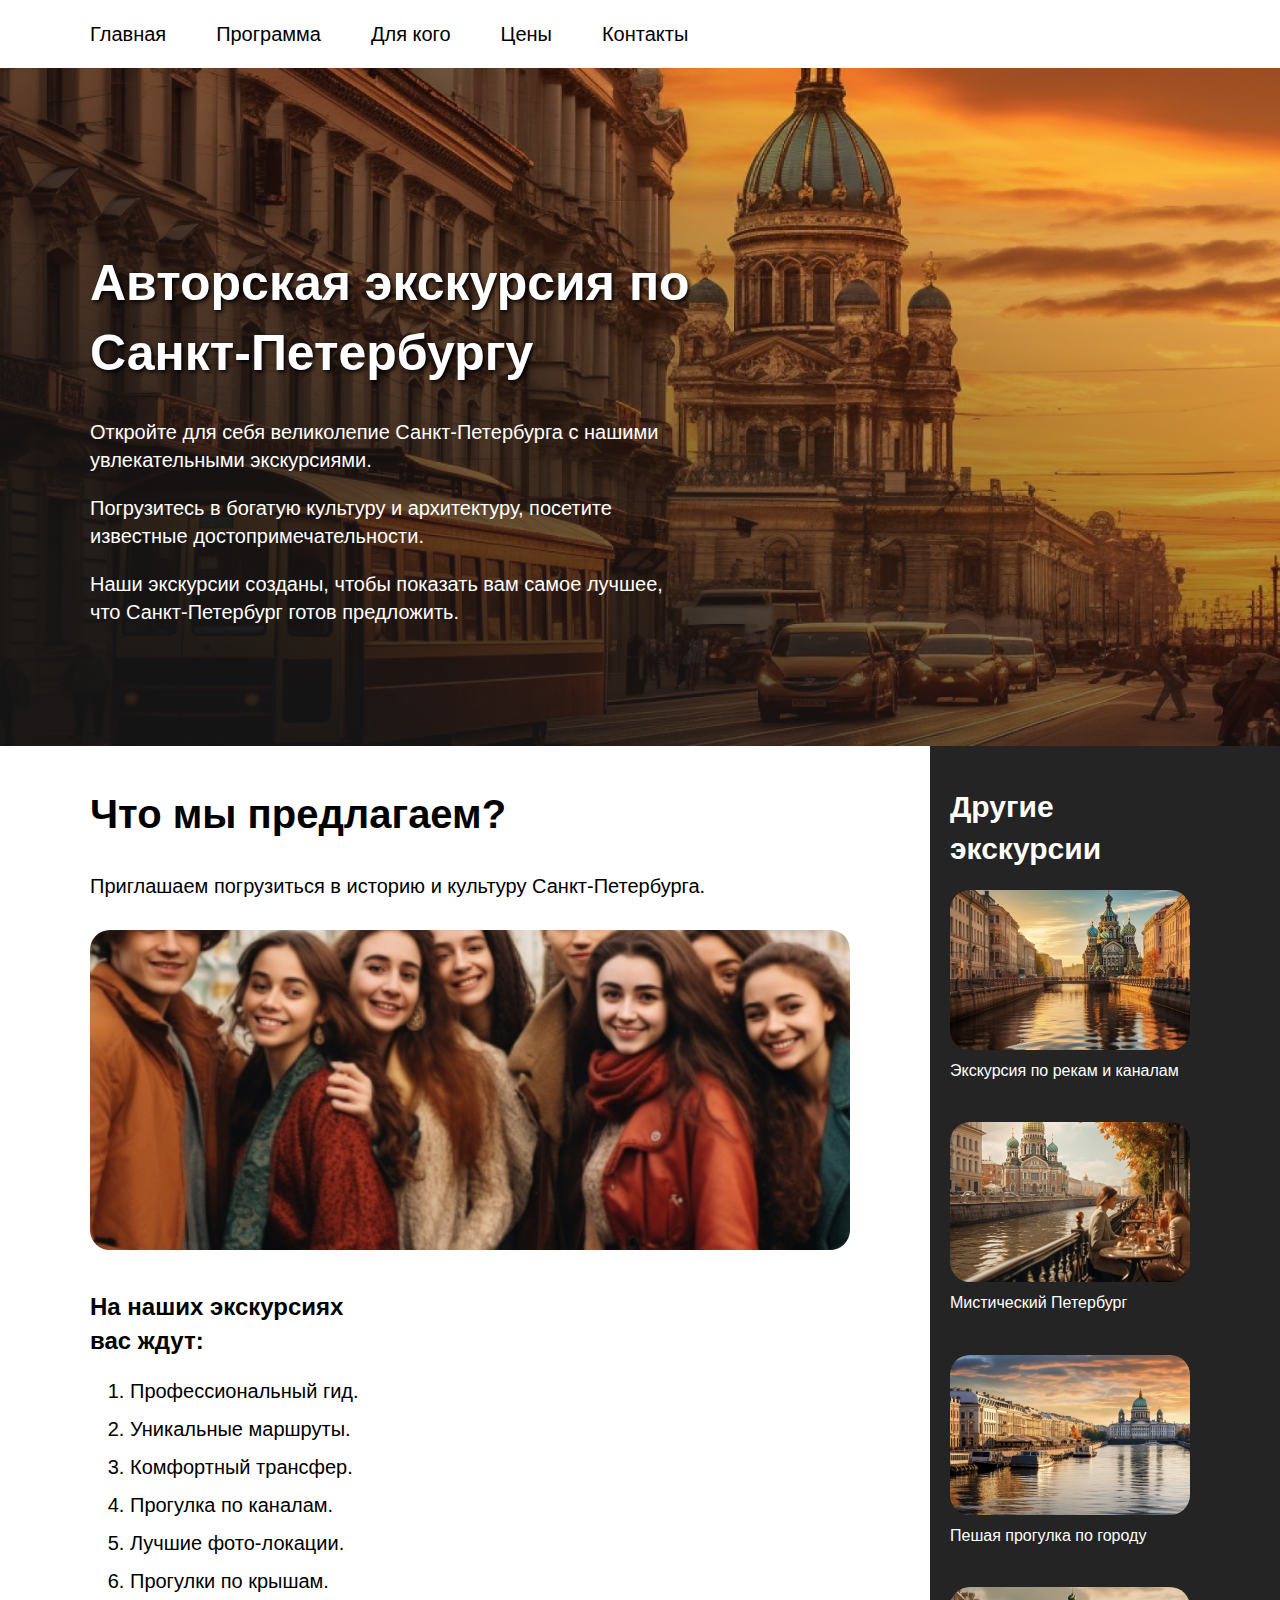
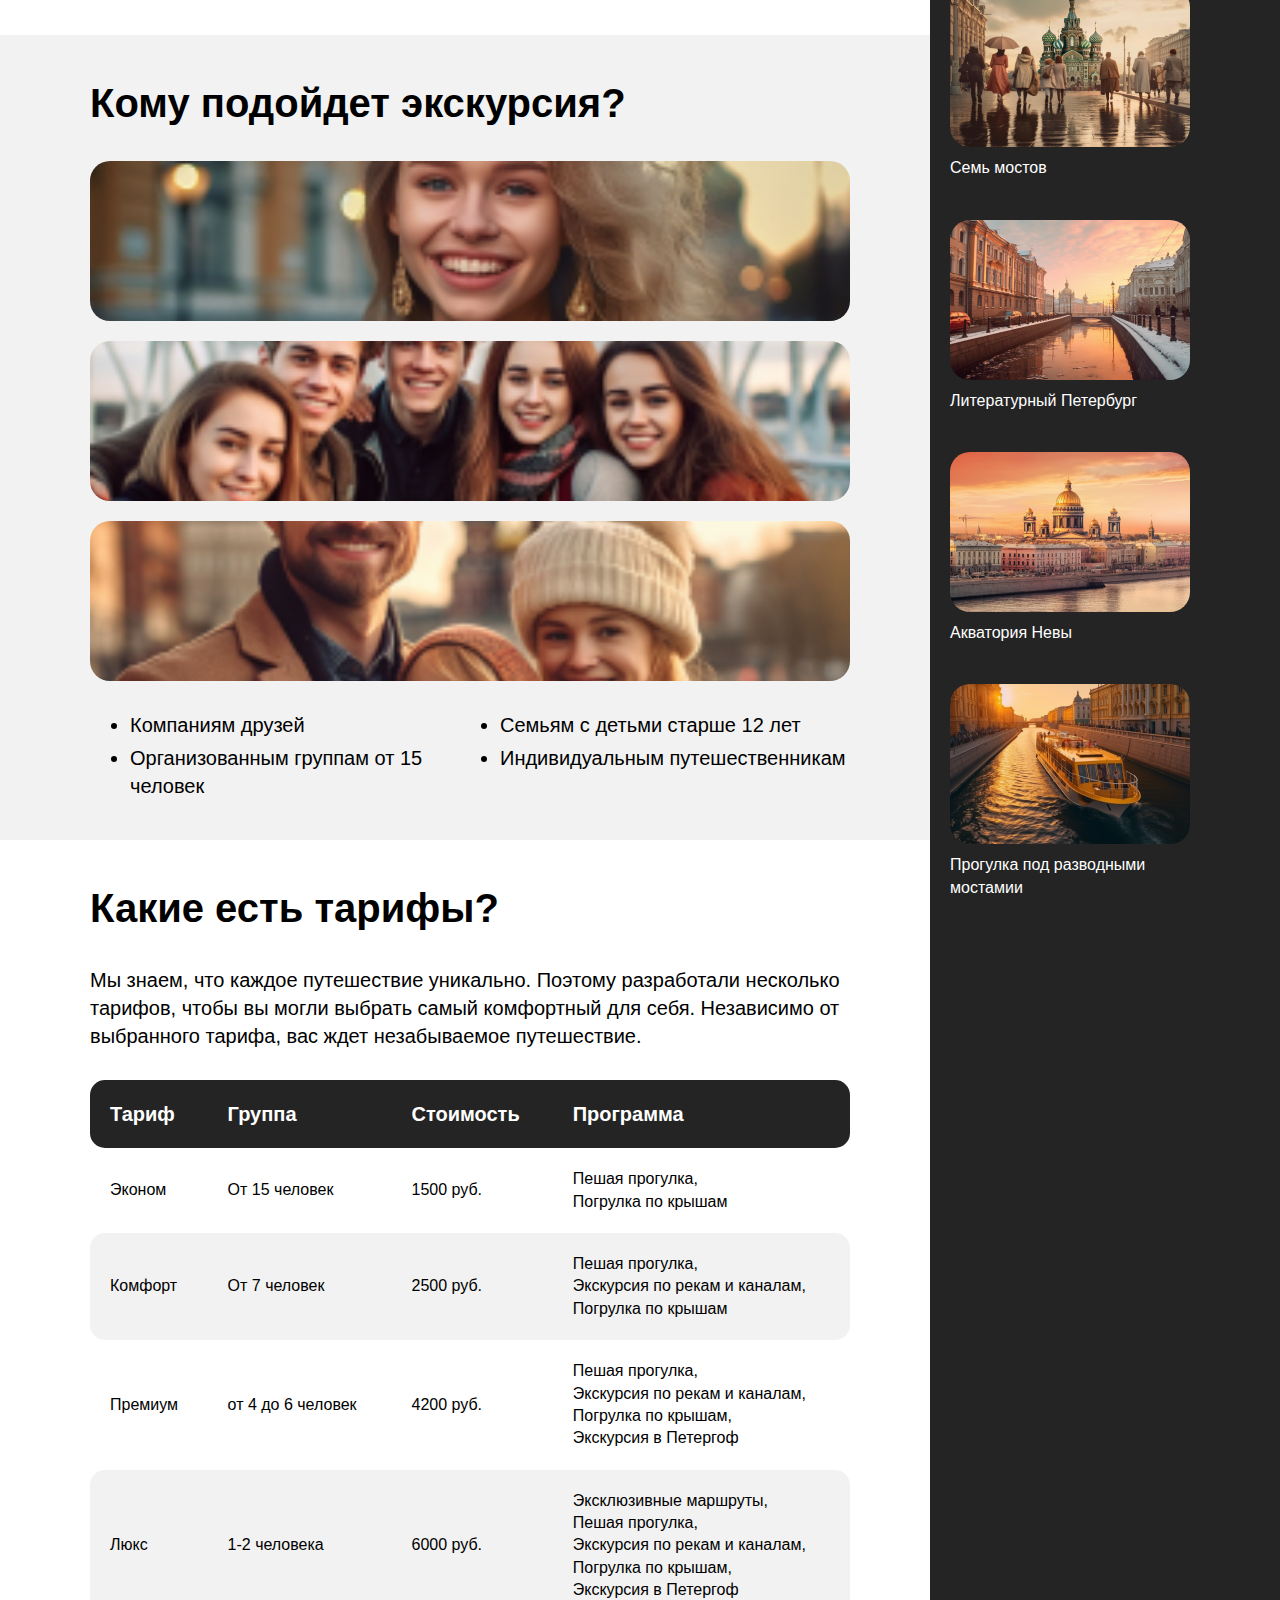
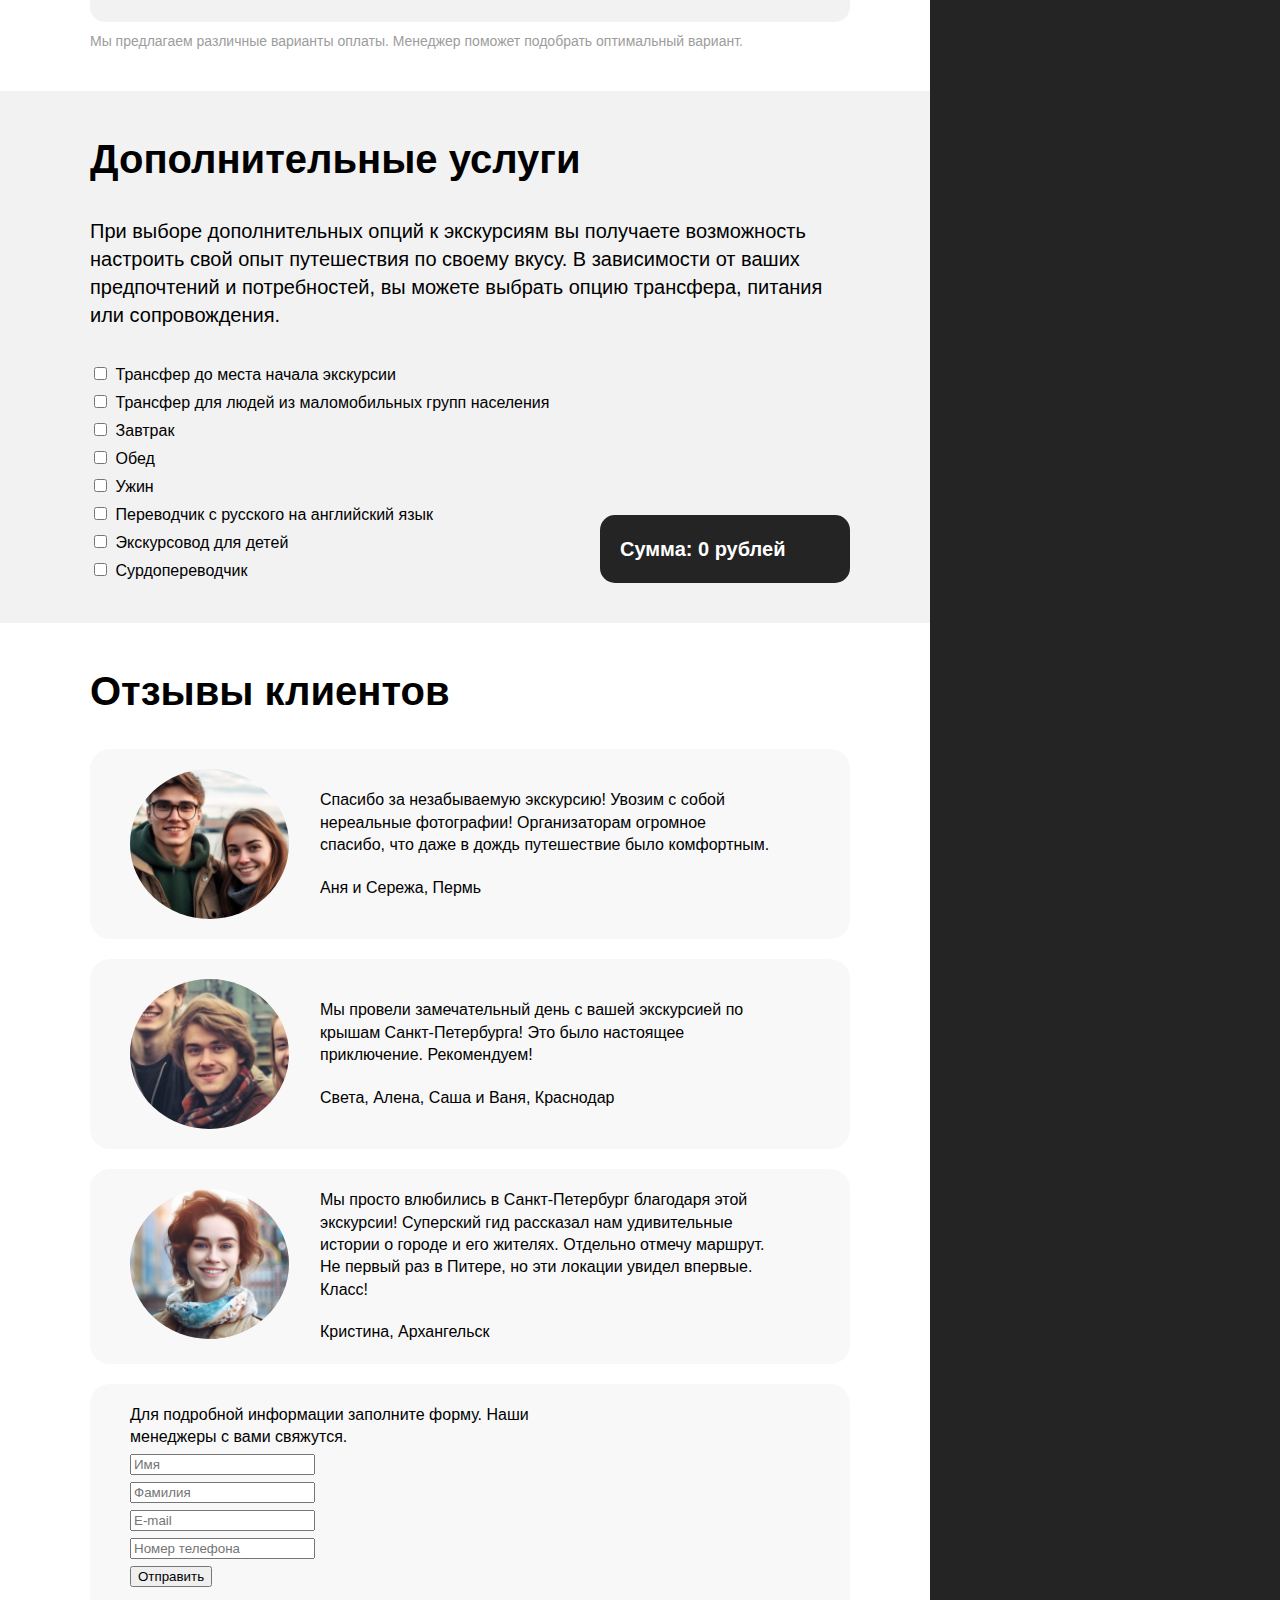
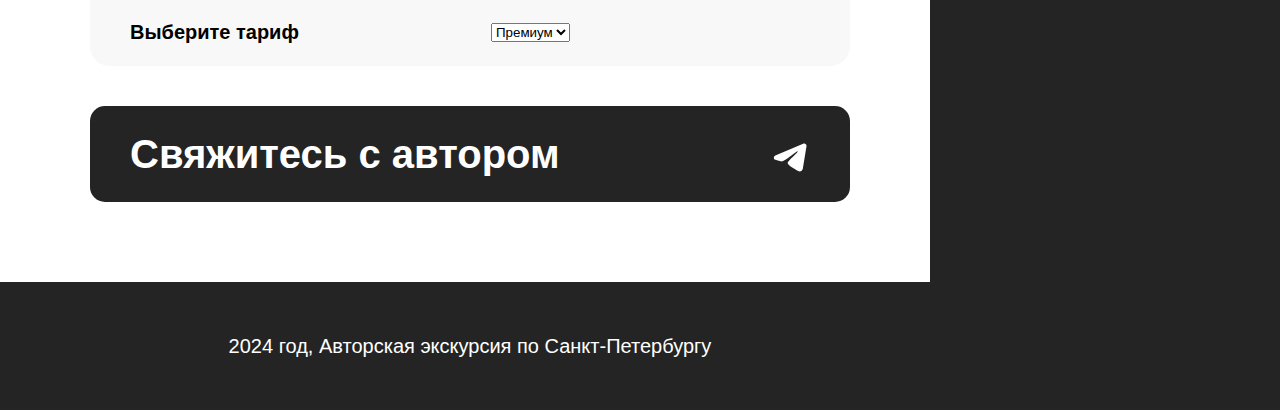
==== commit d6df4247: "#Pravki" ====
--- a/verstka css.html
+++ b/verstka css.html
@@ -333,7 +333,7 @@
 
     <footer class="page-footer">
         <div class="container">
-            <p class="copyright">2023 год, Авторская экскурсия по Санкт-Петербургу</p>
+            <p class="copyright">2024 год, Авторская экскурсия по Санкт-Петербургу</p>
         </div>
     </footer>
 
